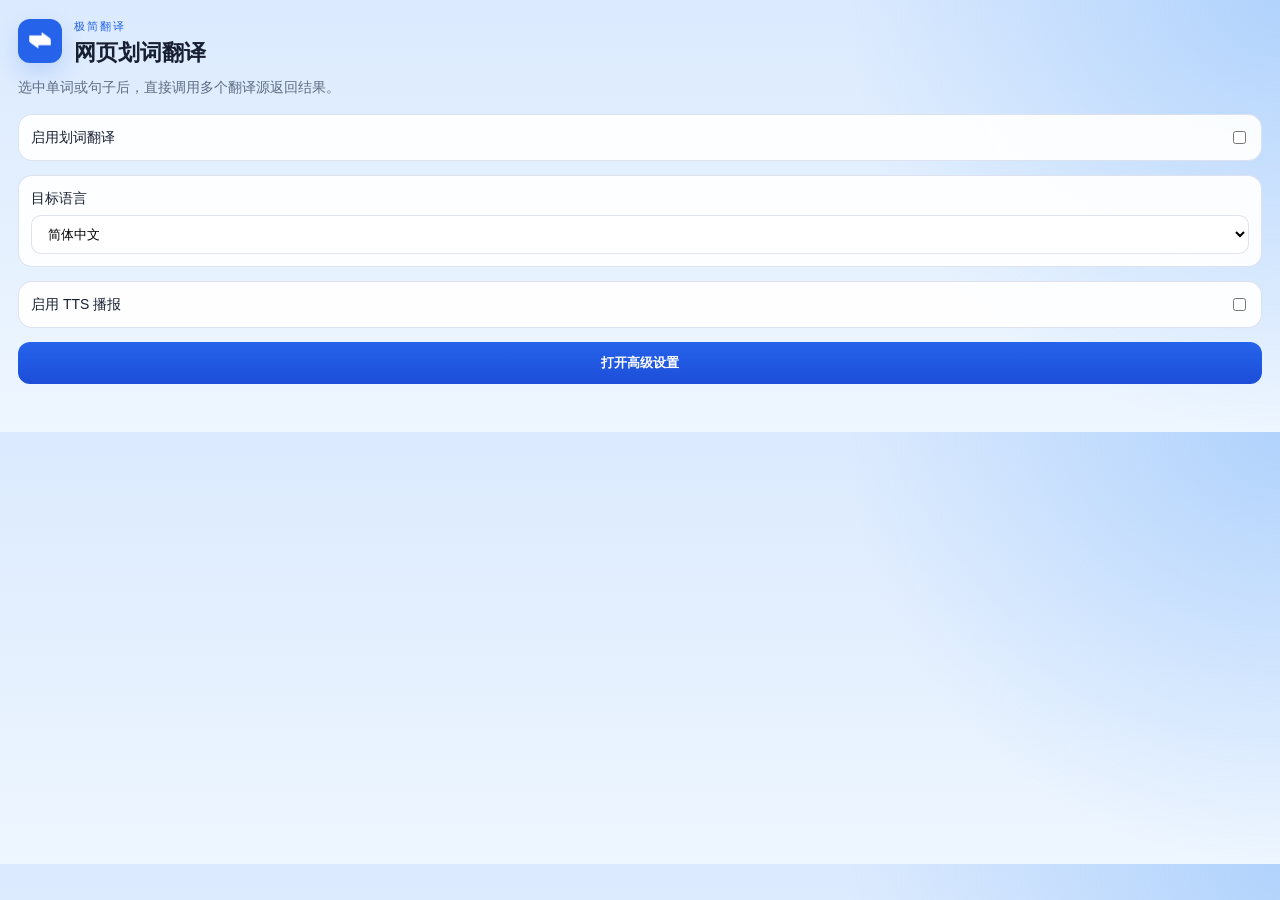
==== popup.html @ 75d17de8 "Initial release" ====
<!doctype html>
<html lang="zh-CN">
  <head>
    <meta charset="UTF-8">
    <meta name="viewport" content="width=device-width, initial-scale=1.0">
    <title>极简翻译</title>
    <link rel="stylesheet" href="popup.css">
  </head>
  <body>
    <main class="shell">
      <section class="hero">
        <div class="brand">
          <img class="brand-icon" src="assets/icons/icon-48.png" alt="极简翻译图标">
          <div class="brand-copy">
            <p class="eyebrow">极简翻译</p>
            <h1>网页划词翻译</h1>
          </div>
        </div>
        <p class="summary">选中单词或句子后，直接调用多个翻译源返回结果。</p>
      </section>

      <label class="switch">
        <span>启用划词翻译</span>
        <input id="enabled" type="checkbox">
      </label>

      <label class="field">
        <span>目标语言</span>
        <select id="targetLanguage">
          <option value="zh-CN">简体中文</option>
          <option value="en">English</option>
          <option value="ja">日本语</option>
          <option value="ko">한국어</option>
          <option value="fr">Français</option>
        </select>
      </label>

      <label class="switch">
        <span>启用 TTS 播报</span>
        <input id="ttsEnabled" type="checkbox">
      </label>

      <button id="openOptions" class="primary">打开高级设置</button>
      <p id="status" class="status"></p>
    </main>
    <script type="module" src="popup.js"></script>
  </body>
</html>
---- popup.css ----
:root {
  color-scheme: light;
  --bg: #eef6ff;
  --panel: rgba(255, 255, 255, 0.92);
  --line: rgba(30, 58, 138, 0.14);
  --text: #172033;
  --muted: #5e6c84;
  --accent: #2563eb;
  --accent-strong: #1d4ed8;
}

body {
  margin: 0;
  min-width: 320px;
  font: 14px/1.5 -apple-system, BlinkMacSystemFont, "Segoe UI", sans-serif;
  background:
    radial-gradient(circle at top right, rgba(96, 165, 250, 0.34), transparent 32%),
    linear-gradient(180deg, #dbeafe 0%, var(--bg) 100%);
  color: var(--text);
}

.shell {
  padding: 18px;
}

.hero {
  margin-bottom: 16px;
}

.brand {
  display: flex;
  align-items: center;
  gap: 12px;
}

.brand-icon {
  width: 44px;
  height: 44px;
  border-radius: 12px;
  box-shadow: 0 10px 22px rgba(37, 99, 235, 0.18);
  flex-shrink: 0;
}

.brand-copy {
  min-width: 0;
}

.eyebrow {
  margin: 0 0 6px;
  font-size: 11px;
  letter-spacing: 0.18em;
  text-transform: uppercase;
  color: var(--accent);
}

h1 {
  margin: 0;
  font-size: 22px;
  line-height: 1.1;
}

.summary {
  margin: 12px 0 0;
  color: var(--muted);
}

.switch,
.field {
  display: block;
  margin-bottom: 14px;
  padding: 12px;
  border-radius: 14px;
  border: 1px solid var(--line);
  background: var(--panel);
}

.switch {
  display: flex;
  align-items: center;
  justify-content: space-between;
}

.field span {
  display: block;
  margin-bottom: 6px;
}

select,
input[type="checkbox"] {
  cursor: pointer;
}

select {
  width: 100%;
  border: 1px solid var(--line);
  border-radius: 10px;
  padding: 10px 12px;
  background: #ffffff;
}

.primary {
  width: 100%;
  border: 0;
  border-radius: 12px;
  padding: 12px 14px;
  background: linear-gradient(180deg, var(--accent) 0%, var(--accent-strong) 100%);
  color: #ffffff;
  font-weight: 600;
  cursor: pointer;
}

.status {
  min-height: 20px;
  margin: 10px 0 0;
  color: var(--muted);
  font-size: 12px;
}
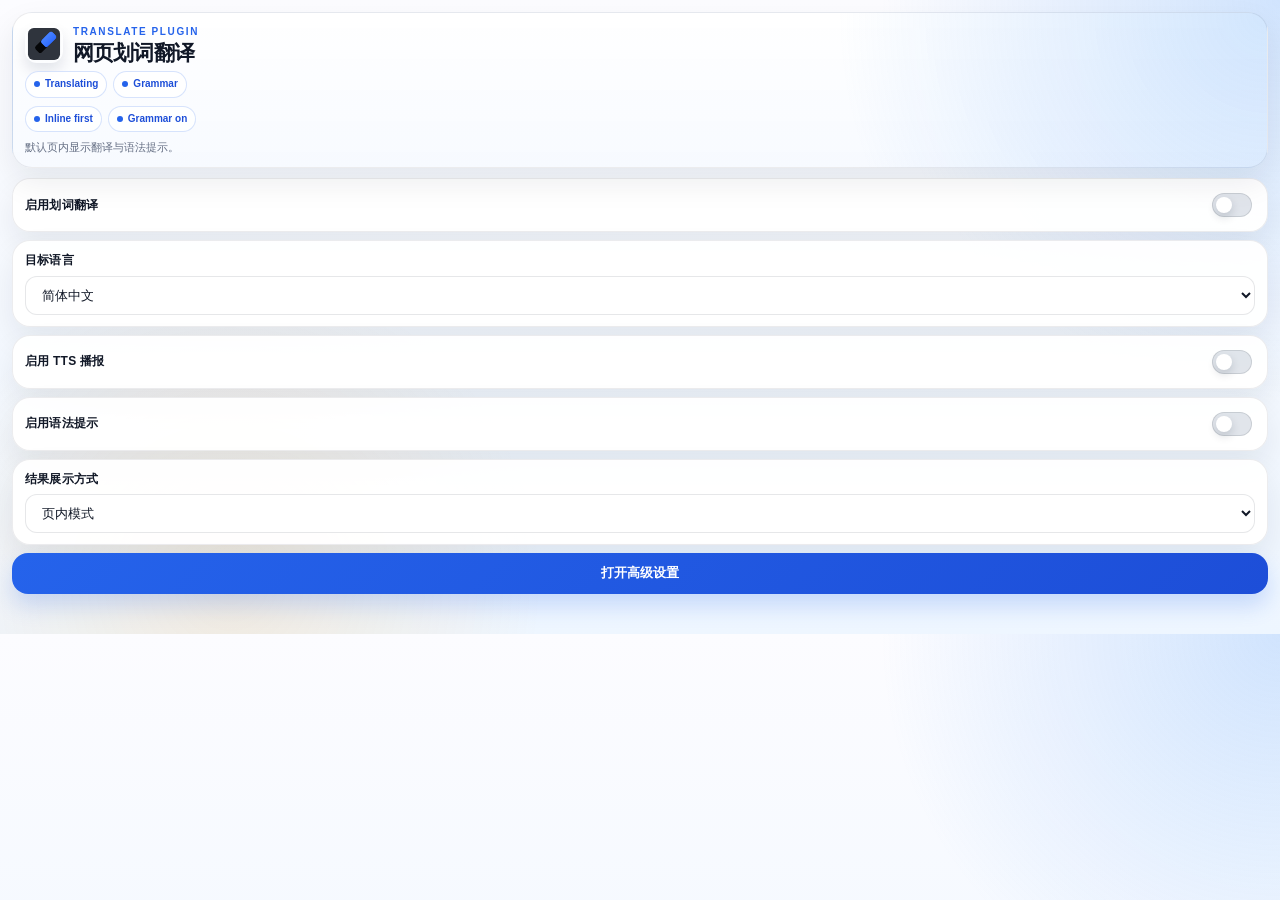
==== commit ad0cb5a7: "Refine extension UI and inline display flow" ====
--- a/popup.html
+++ b/popup.html
@@ -9,23 +9,33 @@
   <body>
     <main class="shell">
       <section class="hero">
-        <div class="brand">
-          <img class="brand-icon" src="assets/icons/icon-48.png" alt="极简翻译图标">
-          <div class="brand-copy">
-            <p class="eyebrow">极简翻译</p>
-            <h1>网页划词翻译</h1>
+        <div class="hero-card">
+          <div class="brand">
+            <img class="brand-icon" src="assets/icon.svg" alt="极简翻译图标">
+            <div class="brand-copy">
+              <p id="heroEyebrow" class="eyebrow">Translate Plugin</p>
+              <h1 id="heroTitle">网页划词翻译</h1>
+            </div>
           </div>
+          <div class="hero-status-row" aria-hidden="true">
+            <span id="heroTabPrimary" class="hero-status-item">Translating</span>
+            <span id="heroTabSecondary" class="hero-status-item">Grammar</span>
+          </div>
+          <div class="hero-meta-row" aria-hidden="true">
+            <span id="heroChipMode" class="hero-meta-item">Inline first</span>
+            <span id="heroChipGrammar" class="hero-meta-item">Grammar on</span>
+          </div>
+          <p id="heroSummary" class="summary">默认页内显示翻译与语法提示。</p>
         </div>
-        <p class="summary">选中单词或句子后，直接调用多个翻译源返回结果。</p>
       </section>
 
       <label class="switch">
-        <span>启用划词翻译</span>
+        <span id="labelEnabled">启用划词翻译</span>
         <input id="enabled" type="checkbox">
       </label>
 
       <label class="field">
-        <span>目标语言</span>
+        <span id="labelTargetLanguage">目标语言</span>
         <select id="targetLanguage">
           <option value="zh-CN">简体中文</option>
           <option value="en">English</option>
@@ -36,8 +46,21 @@
       </label>
 
       <label class="switch">
-        <span>启用 TTS 播报</span>
+        <span id="labelTtsEnabled">启用 TTS 播报</span>
         <input id="ttsEnabled" type="checkbox">
+      </label>
+
+      <label class="switch">
+        <span id="labelGrammarHints">启用语法提示</span>
+        <input id="grammarHintsEnabled" type="checkbox">
+      </label>
+
+      <label class="field">
+        <span id="labelResultDisplayMode">结果展示方式</span>
+        <select id="resultDisplayMode">
+          <option value="inline">页内模式</option>
+          <option value="split">分隔模式</option>
+        </select>
       </label>
 
       <button id="openOptions" class="primary">打开高级设置</button>
--- a/popup.css
+++ b/popup.css
@@ -1,43 +1,79 @@
 :root {
   color-scheme: light;
   --bg: #eef6ff;
-  --panel: rgba(255, 255, 255, 0.92);
-  --line: rgba(30, 58, 138, 0.14);
-  --text: #172033;
-  --muted: #5e6c84;
+  --panel: rgba(255, 255, 255, 0.94);
+  --line: rgba(37, 99, 235, 0.18);
+  --text: #111827;
+  --muted: #667085;
   --accent: #2563eb;
   --accent-strong: #1d4ed8;
+  --accent-glow: rgba(96, 165, 250, 0.28);
+  --orange: #ff9f1c;
+  --green: #19b37b;
+  --purple: #8b5cf6;
+}
+
+* {
+  box-sizing: border-box;
 }
 
 body {
   margin: 0;
-  min-width: 320px;
-  font: 14px/1.5 -apple-system, BlinkMacSystemFont, "Segoe UI", sans-serif;
+  min-width: 356px;
+  font: 13px/1.45 "Avenir Next", "Segoe UI", "PingFang SC", "Noto Sans SC", sans-serif;
+  color: var(--text);
   background:
-    radial-gradient(circle at top right, rgba(96, 165, 250, 0.34), transparent 32%),
-    linear-gradient(180deg, #dbeafe 0%, var(--bg) 100%);
+    radial-gradient(circle at top right, var(--accent-glow), transparent 28%),
+    radial-gradient(circle at 18% 92%, rgba(255, 159, 28, 0.14), transparent 26%),
+    linear-gradient(180deg, #fcfcff 0%, var(--bg) 100%);
+}
+
+.shell {
+  padding: 12px;
+}
+
+.hero {
+  margin-bottom: 10px;
+}
+
+.hero-card {
+  position: relative;
+  overflow: hidden;
+  padding: 12px;
+  border-radius: 20px;
+  background:
+    radial-gradient(circle at top right, var(--accent-glow), transparent 34%),
+    linear-gradient(180deg, rgba(255, 255, 255, 0.96) 0%, rgba(247, 250, 255, 0.98) 100%);
   color: var(--text);
-}
-
-.shell {
-  padding: 18px;
-}
-
-.hero {
-  margin-bottom: 16px;
+  border: 1px solid rgba(17, 24, 39, 0.08);
+  box-shadow: 0 14px 32px rgba(18, 23, 42, 0.08);
+}
+
+.hero-card::before {
+  content: "";
+  position: absolute;
+  top: -34px;
+  right: -26px;
+  width: 104px;
+  height: 104px;
+  border-radius: 26px;
+  transform: rotate(16deg);
+  background: linear-gradient(135deg, var(--accent-soft), rgba(255, 255, 255, 0.02));
 }
 
 .brand {
+  position: relative;
+  z-index: 1;
   display: flex;
   align-items: center;
-  gap: 12px;
+  gap: 10px;
 }
 
 .brand-icon {
-  width: 44px;
-  height: 44px;
+  width: 38px;
+  height: 38px;
   border-radius: 12px;
-  box-shadow: 0 10px 22px rgba(37, 99, 235, 0.18);
+  box-shadow: 0 8px 14px rgba(12, 19, 54, 0.1);
   flex-shrink: 0;
 }
 
@@ -46,42 +82,91 @@
 }
 
 .eyebrow {
-  margin: 0 0 6px;
-  font-size: 11px;
-  letter-spacing: 0.18em;
+  margin: 0 0 2px;
+  font-size: 10px;
+  font-weight: 700;
+  letter-spacing: 0.16em;
   text-transform: uppercase;
   color: var(--accent);
 }
 
 h1 {
   margin: 0;
-  font-size: 22px;
-  line-height: 1.1;
+  font-size: 21px;
+  line-height: 1;
+  letter-spacing: -0.04em;
+}
+
+.hero-status-row,
+.hero-meta-row {
+  position: relative;
+  z-index: 1;
+  display: flex;
+  flex-wrap: wrap;
+  gap: 6px;
+  margin-top: 8px;
+}
+
+.hero-status-item,
+.hero-meta-item {
+  display: inline-flex;
+  align-items: center;
+  gap: 5px;
+  padding: 5px 8px;
+  border-radius: 999px;
+  border: 1px solid var(--line);
+  background: rgba(255, 255, 255, 0.82);
+  font-size: 10px;
+  font-weight: 700;
+  color: var(--accent-strong);
+}
+
+.hero-status-item::before,
+.hero-meta-item::before {
+  content: "";
+  width: 6px;
+  height: 6px;
+  border-radius: 999px;
+  background: var(--accent);
+  flex-shrink: 0;
 }
 
 .summary {
-  margin: 12px 0 0;
+  position: relative;
+  z-index: 1;
+  margin: 8px 0 0;
   color: var(--muted);
+  line-height: 1.4;
+  font-size: 11px;
 }
 
 .switch,
 .field {
   display: block;
-  margin-bottom: 14px;
-  padding: 12px;
-  border-radius: 14px;
-  border: 1px solid var(--line);
+  margin-bottom: 8px;
+  padding: 11px 12px;
+  border-radius: 18px;
+  border: 1px solid rgba(17, 24, 39, 0.08);
   background: var(--panel);
+  box-shadow: 0 14px 32px rgba(18, 23, 42, 0.08);
 }
 
 .switch {
   display: flex;
   align-items: center;
   justify-content: space-between;
-}
-
+  gap: 10px;
+}
+
+.switch span,
 .field span {
   display: block;
+  font-size: 12px;
+  font-weight: 800;
+  letter-spacing: 0.02em;
+}
+
+.field span {
   margin-bottom: 6px;
 }
 
@@ -92,26 +177,78 @@
 
 select {
   width: 100%;
-  border: 1px solid var(--line);
-  border-radius: 10px;
+  border: 1px solid rgba(17, 24, 39, 0.1);
+  border-radius: 12px;
   padding: 10px 12px;
   background: #ffffff;
+  color: var(--text);
+  font: inherit;
+  transition: border-color 0.16s ease, box-shadow 0.16s ease;
+}
+
+select:focus {
+  outline: none;
+  border-color: rgba(37, 99, 235, 0.35);
+  box-shadow: 0 0 0 4px rgba(37, 99, 235, 0.1);
+}
+
+input[type="checkbox"] {
+  appearance: none;
+  position: relative;
+  width: 40px;
+  height: 24px;
+  border: 1px solid rgba(17, 24, 39, 0.12);
+  border-radius: 999px;
+  background: rgba(148, 163, 184, 0.28);
+  transition: background-color 0.18s ease, border-color 0.18s ease;
+}
+
+input[type="checkbox"]::after {
+  content: "";
+  position: absolute;
+  top: 3px;
+  left: 3px;
+  width: 16px;
+  height: 16px;
+  border-radius: 999px;
+  background: #ffffff;
+  box-shadow: 0 4px 10px rgba(15, 23, 42, 0.16);
+  transition: transform 0.18s ease;
+}
+
+input[type="checkbox"]:checked {
+  background: linear-gradient(135deg, var(--green), #22c55e);
+  border-color: transparent;
+}
+
+input[type="checkbox"]:checked::after {
+  transform: translateX(16px);
 }
 
 .primary {
   width: 100%;
   border: 0;
-  border-radius: 12px;
-  padding: 12px 14px;
-  background: linear-gradient(180deg, var(--accent) 0%, var(--accent-strong) 100%);
+  border-radius: 16px;
+  padding: 11px 12px;
+  background: linear-gradient(135deg, var(--accent) 0%, var(--accent-strong) 100%);
   color: #ffffff;
-  font-weight: 600;
+  font: inherit;
+  font-weight: 800;
   cursor: pointer;
+  box-shadow: 0 12px 22px rgba(37, 99, 235, 0.2);
+  transition: transform 0.16s ease, box-shadow 0.16s ease;
+}
+
+.primary:hover {
+  transform: translateY(-1px);
+  box-shadow: 0 14px 24px rgba(37, 99, 235, 0.24);
 }
 
 .status {
-  min-height: 20px;
-  margin: 10px 0 0;
+  min-height: 22px;
+  margin: 6px 0 0;
   color: var(--muted);
-  font-size: 12px;
-}
+  font-size: 11px;
+  font-weight: 700;
+  text-align: center;
+}
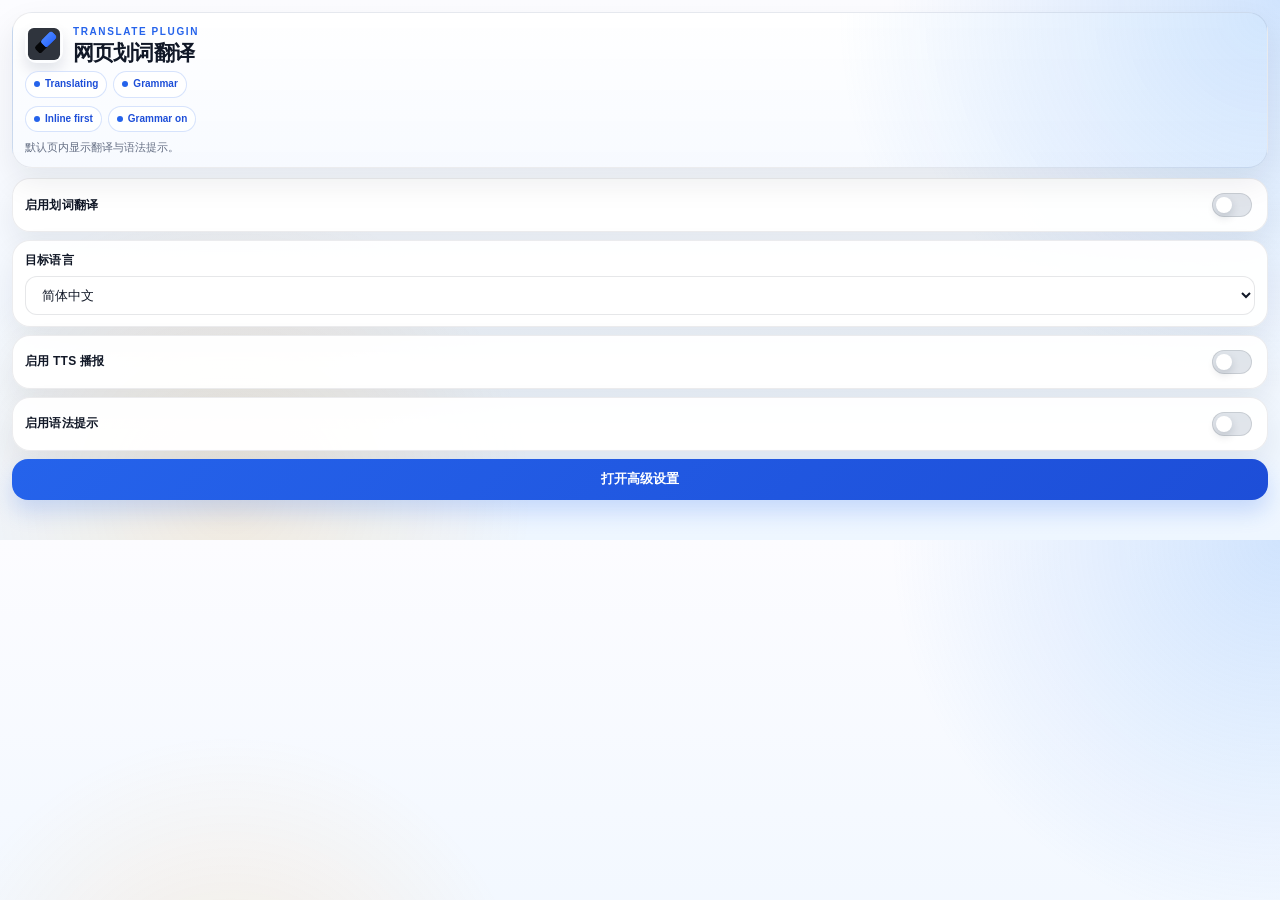
==== commit b0c22c71: "Trim popup settings layout" ====
--- a/popup.html
+++ b/popup.html
@@ -55,14 +55,6 @@
         <input id="grammarHintsEnabled" type="checkbox">
       </label>
 
-      <label class="field">
-        <span id="labelResultDisplayMode">结果展示方式</span>
-        <select id="resultDisplayMode">
-          <option value="inline">页内模式</option>
-          <option value="split">分隔模式</option>
-        </select>
-      </label>
-
       <button id="openOptions" class="primary">打开高级设置</button>
       <p id="status" class="status"></p>
     </main>
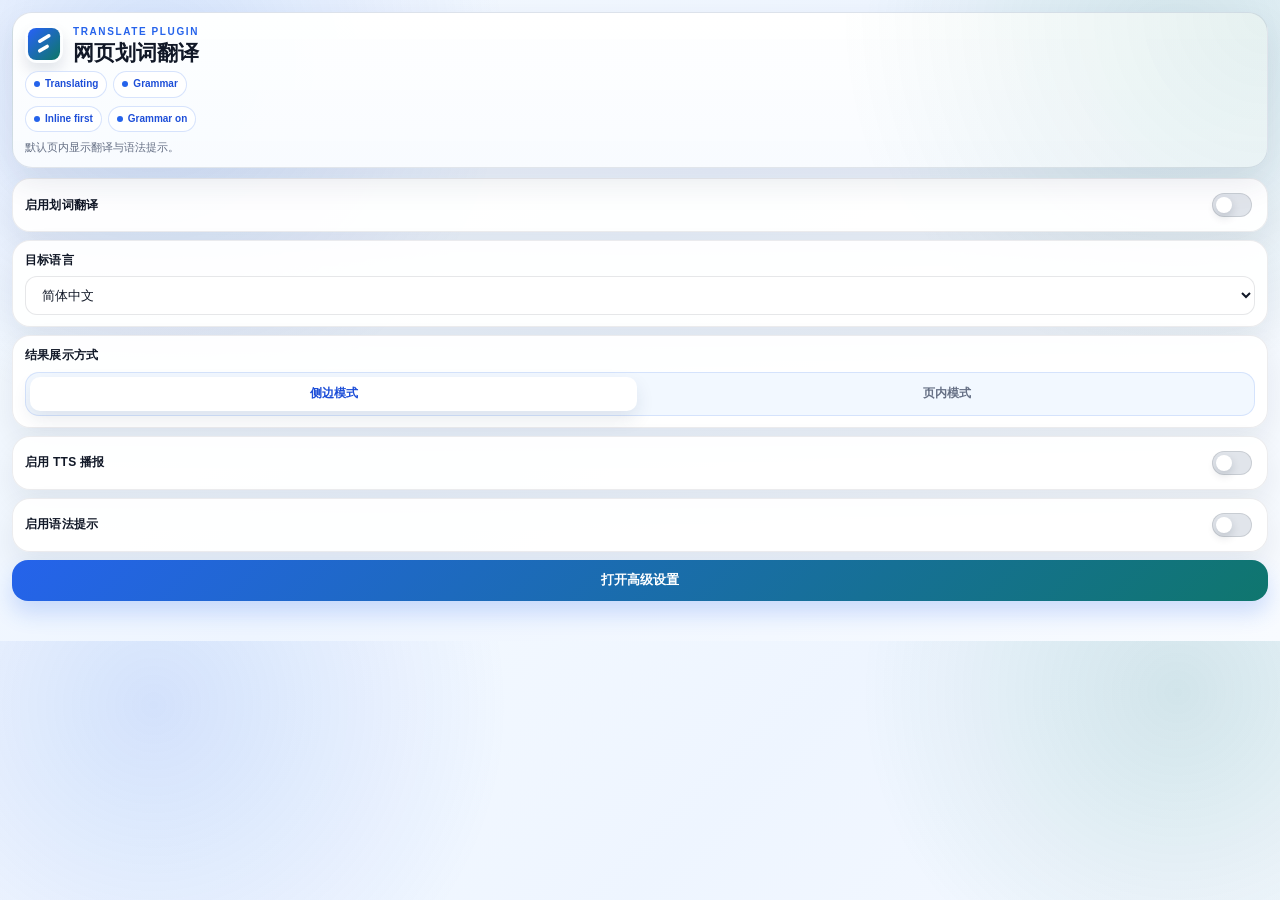
==== commit 70018574: "Add popup display mode toggle" ====
--- a/popup.html
+++ b/popup.html
@@ -45,6 +45,14 @@
         </select>
       </label>
 
+      <section class="mode-field" aria-labelledby="labelResultDisplayMode">
+        <span id="labelResultDisplayMode">结果展示方式</span>
+        <div class="mode-toggle" role="group" aria-label="结果展示方式">
+          <button id="modeSplit" class="mode-option is-active" type="button" data-mode="split" aria-pressed="true">侧边模式</button>
+          <button id="modeInline" class="mode-option" type="button" data-mode="inline" aria-pressed="false">页内模式</button>
+        </div>
+      </section>
+
       <label class="switch">
         <span id="labelTtsEnabled">启用 TTS 播报</span>
         <input id="ttsEnabled" type="checkbox">
--- a/popup.css
+++ b/popup.css
@@ -7,10 +7,9 @@
   --muted: #667085;
   --accent: #2563eb;
   --accent-strong: #1d4ed8;
-  --accent-glow: rgba(96, 165, 250, 0.28);
-  --orange: #ff9f1c;
-  --green: #19b37b;
-  --purple: #8b5cf6;
+  --accent-soft: rgba(37, 99, 235, 0.12);
+  --accent-glow: rgba(37, 99, 235, 0.18);
+  --green: #0f766e;
 }
 
 * {
@@ -23,9 +22,9 @@
   font: 13px/1.45 "Avenir Next", "Segoe UI", "PingFang SC", "Noto Sans SC", sans-serif;
   color: var(--text);
   background:
-    radial-gradient(circle at top right, var(--accent-glow), transparent 28%),
-    radial-gradient(circle at 18% 92%, rgba(255, 159, 28, 0.14), transparent 26%),
-    linear-gradient(180deg, #fcfcff 0%, var(--bg) 100%);
+    radial-gradient(circle at 12% 10%, rgba(37, 99, 235, 0.16), transparent 28%),
+    radial-gradient(circle at 92% 8%, rgba(15, 118, 110, 0.14), transparent 24%),
+    linear-gradient(135deg, #f6fbff 0%, #eef5ff 46%, #f8fbff 100%);
 }
 
 .shell {
@@ -42,23 +41,11 @@
   padding: 12px;
   border-radius: 20px;
   background:
-    radial-gradient(circle at top right, var(--accent-glow), transparent 34%),
-    linear-gradient(180deg, rgba(255, 255, 255, 0.96) 0%, rgba(247, 250, 255, 0.98) 100%);
+    radial-gradient(circle at top right, rgba(15, 118, 110, 0.1), transparent 34%),
+    linear-gradient(180deg, rgba(255, 255, 255, 0.97) 0%, rgba(248, 251, 255, 0.98) 100%);
   color: var(--text);
-  border: 1px solid rgba(17, 24, 39, 0.08);
-  box-shadow: 0 14px 32px rgba(18, 23, 42, 0.08);
-}
-
-.hero-card::before {
-  content: "";
-  position: absolute;
-  top: -34px;
-  right: -26px;
-  width: 104px;
-  height: 104px;
-  border-radius: 26px;
-  transform: rotate(16deg);
-  background: linear-gradient(135deg, var(--accent-soft), rgba(255, 255, 255, 0.02));
+  border: 1px solid rgba(117, 135, 166, 0.22);
+  box-shadow: 0 14px 32px rgba(25, 46, 88, 0.1);
 }
 
 .brand {
@@ -94,7 +81,7 @@
   margin: 0;
   font-size: 21px;
   line-height: 1;
-  letter-spacing: -0.04em;
+  letter-spacing: 0;
 }
 
 .hero-status-row,
@@ -141,7 +128,8 @@
 }
 
 .switch,
-.field {
+.field,
+.mode-field {
   display: block;
   margin-bottom: 8px;
   padding: 11px 12px;
@@ -159,7 +147,8 @@
 }
 
 .switch span,
-.field span {
+.field span,
+.mode-field > span {
   display: block;
   font-size: 12px;
   font-weight: 800;
@@ -168,6 +157,39 @@
 
 .field span {
   margin-bottom: 6px;
+}
+
+.mode-field > span {
+  margin-bottom: 8px;
+}
+
+.mode-toggle {
+  display: grid;
+  grid-template-columns: 1fr 1fr;
+  gap: 6px;
+  padding: 4px;
+  border: 1px solid rgba(37, 99, 235, 0.14);
+  border-radius: 14px;
+  background: rgba(239, 246, 255, 0.78);
+}
+
+.mode-option {
+  min-height: 34px;
+  border: 0;
+  border-radius: 10px;
+  background: transparent;
+  color: var(--muted);
+  font: inherit;
+  font-size: 12px;
+  font-weight: 800;
+  cursor: pointer;
+  transition: background 0.16s ease, color 0.16s ease, box-shadow 0.16s ease;
+}
+
+.mode-option.is-active {
+  background: #ffffff;
+  color: var(--accent-strong);
+  box-shadow: 0 8px 18px rgba(25, 46, 88, 0.1);
 }
 
 select,
@@ -217,7 +239,7 @@
 }
 
 input[type="checkbox"]:checked {
-  background: linear-gradient(135deg, var(--green), #22c55e);
+  background: linear-gradient(135deg, var(--accent), var(--green));
   border-color: transparent;
 }
 
@@ -230,7 +252,7 @@
   border: 0;
   border-radius: 16px;
   padding: 11px 12px;
-  background: linear-gradient(135deg, var(--accent) 0%, var(--accent-strong) 100%);
+  background: linear-gradient(135deg, var(--accent) 0%, var(--green) 100%);
   color: #ffffff;
   font: inherit;
   font-weight: 800;
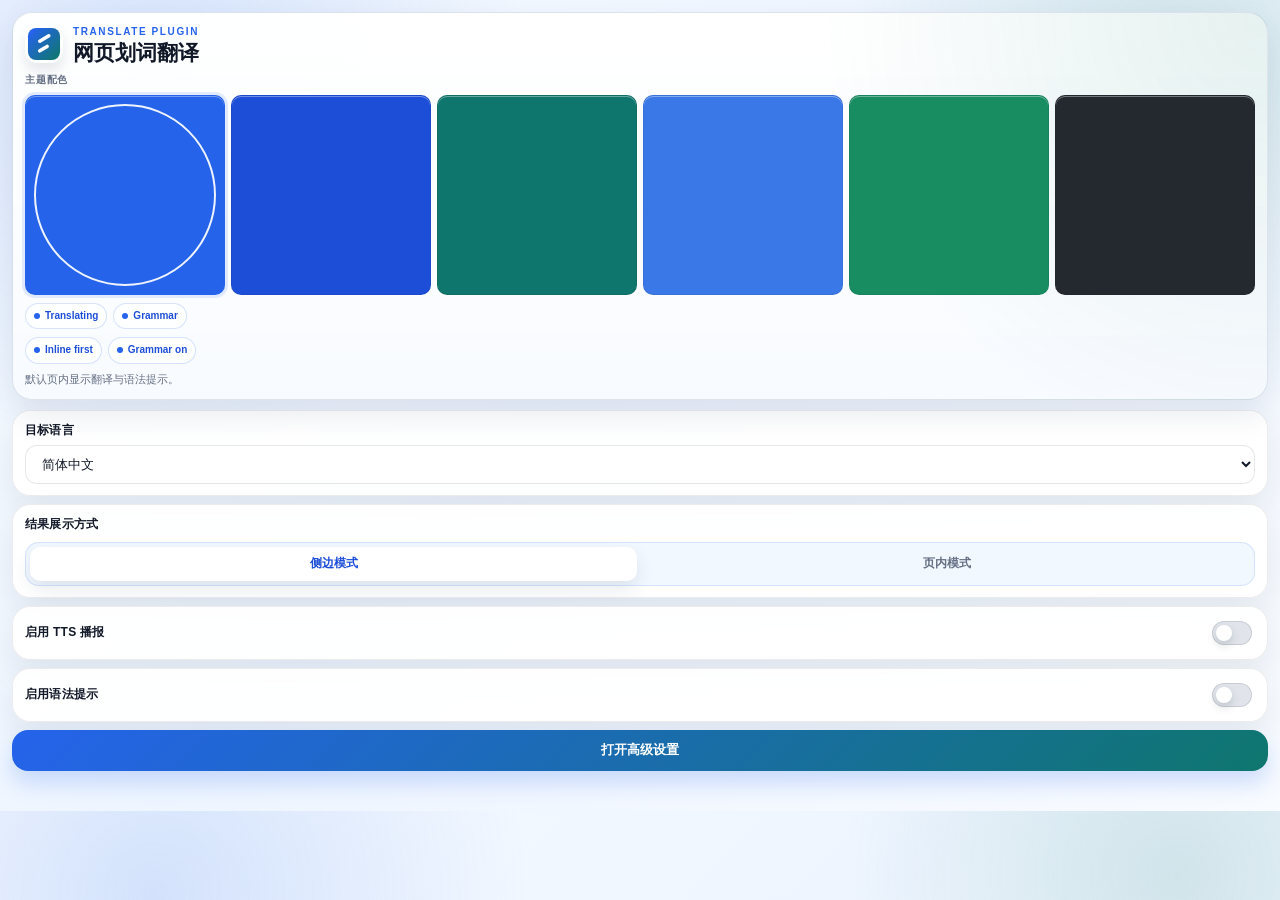
==== commit d050c43f: "Add popup theme switcher" ====
--- a/popup.html
+++ b/popup.html
@@ -17,6 +17,17 @@
               <h1 id="heroTitle">网页划词翻译</h1>
             </div>
           </div>
+          <div class="theme-row" aria-labelledby="labelThemeColor">
+            <span id="labelThemeColor" class="theme-label">主题配色</span>
+            <div class="theme-switcher" role="group" aria-label="主题配色">
+              <button class="theme-swatch is-active" type="button" data-theme-color="#2563EB" style="--swatch-color:#2563EB;" aria-label="极简蓝" aria-pressed="true"></button>
+              <button class="theme-swatch" type="button" data-theme-color="#1D4ED8" style="--swatch-color:#1D4ED8;" aria-label="深蓝" aria-pressed="false"></button>
+              <button class="theme-swatch" type="button" data-theme-color="#0F766E" style="--swatch-color:#0F766E;" aria-label="青绿" aria-pressed="false"></button>
+              <button class="theme-swatch" type="button" data-theme-color="#3B78E7" style="--swatch-color:#3B78E7;" aria-label="亮蓝" aria-pressed="false"></button>
+              <button class="theme-swatch" type="button" data-theme-color="#178D61" style="--swatch-color:#178D61;" aria-label="深绿" aria-pressed="false"></button>
+              <button class="theme-swatch" type="button" data-theme-color="#24292F" style="--swatch-color:#24292F;" aria-label="石墨" aria-pressed="false"></button>
+            </div>
+          </div>
           <div class="hero-status-row" aria-hidden="true">
             <span id="heroTabPrimary" class="hero-status-item">Translating</span>
             <span id="heroTabSecondary" class="hero-status-item">Grammar</span>
@@ -28,11 +39,6 @@
           <p id="heroSummary" class="summary">默认页内显示翻译与语法提示。</p>
         </div>
       </section>
-
-      <label class="switch">
-        <span id="labelEnabled">启用划词翻译</span>
-        <input id="enabled" type="checkbox">
-      </label>
 
       <label class="field">
         <span id="labelTargetLanguage">目标语言</span>
--- a/popup.css
+++ b/popup.css
@@ -127,6 +127,59 @@
   font-size: 11px;
 }
 
+.theme-row {
+  position: relative;
+  z-index: 1;
+  display: grid;
+  gap: 7px;
+  margin-top: 10px;
+}
+
+.theme-label {
+  color: var(--muted);
+  font-size: 10px;
+  font-weight: 800;
+  letter-spacing: 0.08em;
+}
+
+.theme-switcher {
+  display: grid;
+  grid-template-columns: repeat(6, 1fr);
+  gap: 6px;
+}
+
+.theme-swatch {
+  position: relative;
+  width: 100%;
+  aspect-ratio: 1;
+  min-height: 28px;
+  border: 1px solid rgba(17, 24, 39, 0.08);
+  border-radius: 10px;
+  background: var(--swatch-color);
+  box-shadow: inset 0 1px 0 rgba(255, 255, 255, 0.36);
+  cursor: pointer;
+  transition: border-color 0.16s ease, box-shadow 0.16s ease, transform 0.16s ease;
+}
+
+.theme-swatch:hover {
+  transform: translateY(-1px);
+}
+
+.theme-swatch.is-active {
+  border-color: rgba(37, 99, 235, 0.28);
+  box-shadow:
+    0 0 0 3px rgba(37, 99, 235, 0.12),
+    inset 0 1px 0 rgba(255, 255, 255, 0.36);
+}
+
+.theme-swatch.is-active::after {
+  content: "";
+  position: absolute;
+  inset: 8px;
+  border-radius: 999px;
+  border: 2px solid rgba(255, 255, 255, 0.92);
+}
+
 .switch,
 .field,
 .mode-field {
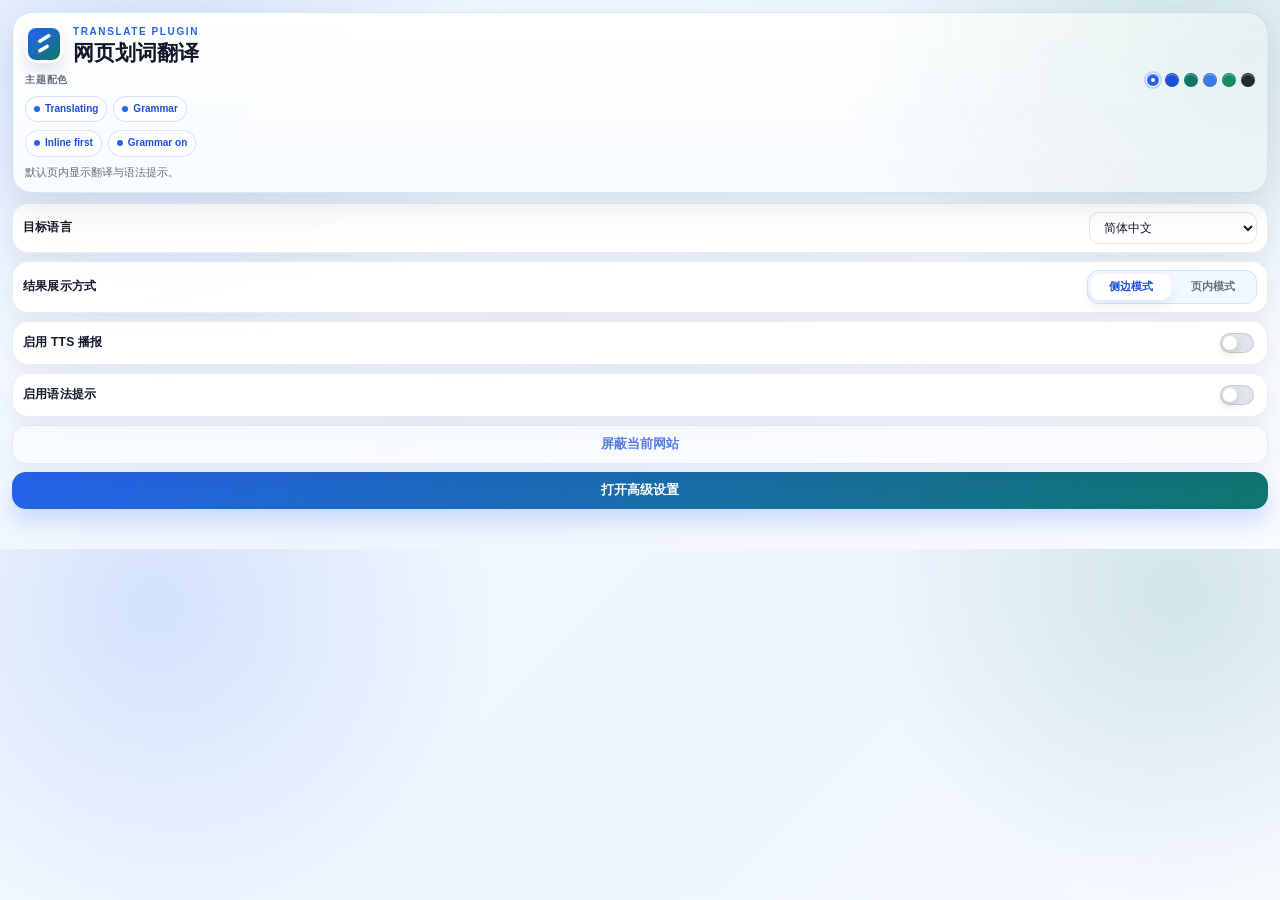
==== commit 65b5692b: "Unify settings UI and site blocking controls" ====
--- a/popup.html
+++ b/popup.html
@@ -69,6 +69,7 @@
         <input id="grammarHintsEnabled" type="checkbox">
       </label>
 
+      <button id="blockCurrentSite" class="secondary" type="button" disabled>屏蔽当前网站</button>
       <button id="openOptions" class="primary">打开高级设置</button>
       <p id="status" class="status"></p>
     </main>
--- a/popup.css
+++ b/popup.css
@@ -130,8 +130,10 @@
 .theme-row {
   position: relative;
   z-index: 1;
-  display: grid;
-  gap: 7px;
+  display: flex;
+  align-items: center;
+  justify-content: space-between;
+  gap: 10px;
   margin-top: 10px;
 }
 
@@ -143,18 +145,17 @@
 }
 
 .theme-switcher {
-  display: grid;
-  grid-template-columns: repeat(6, 1fr);
-  gap: 6px;
+  display: flex;
+  gap: 5px;
+  flex-shrink: 0;
 }
 
 .theme-swatch {
   position: relative;
-  width: 100%;
-  aspect-ratio: 1;
-  min-height: 28px;
+  width: 14px;
+  height: 14px;
   border: 1px solid rgba(17, 24, 39, 0.08);
-  border-radius: 10px;
+  border-radius: 999px;
   background: var(--swatch-color);
   box-shadow: inset 0 1px 0 rgba(255, 255, 255, 0.36);
   cursor: pointer;
@@ -166,30 +167,47 @@
 }
 
 .theme-swatch.is-active {
-  border-color: rgba(37, 99, 235, 0.28);
+  border-color: #ffffff;
   box-shadow:
-    0 0 0 3px rgba(37, 99, 235, 0.12),
+    0 0 0 2px rgba(37, 99, 235, 0.22),
     inset 0 1px 0 rgba(255, 255, 255, 0.36);
 }
 
 .theme-swatch.is-active::after {
   content: "";
   position: absolute;
-  inset: 8px;
-  border-radius: 999px;
-  border: 2px solid rgba(255, 255, 255, 0.92);
-}
-
-.switch,
-.field,
-.mode-field {
-  display: block;
+  inset: 4px;
+  border-radius: 999px;
+  background: rgba(255, 255, 255, 0.92);
+}
+
+.field {
   margin-bottom: 8px;
-  padding: 11px 12px;
-  border-radius: 18px;
+  padding: 8px 10px;
+  border-radius: 16px;
   border: 1px solid rgba(17, 24, 39, 0.08);
   background: var(--panel);
-  box-shadow: 0 14px 32px rgba(18, 23, 42, 0.08);
+  box-shadow: 0 10px 22px rgba(18, 23, 42, 0.06);
+}
+
+.field {
+  display: grid;
+  grid-template-columns: minmax(0, 1fr) 168px;
+  align-items: center;
+  gap: 10px;
+}
+
+.mode-field {
+  display: flex;
+  align-items: center;
+  justify-content: space-between;
+  gap: 10px;
+  margin-bottom: 8px;
+  padding: 8px 10px;
+  border-radius: 16px;
+  border: 1px solid rgba(17, 24, 39, 0.08);
+  background: var(--panel);
+  box-shadow: 0 10px 22px rgba(18, 23, 42, 0.06);
 }
 
 .switch {
@@ -197,6 +215,13 @@
   align-items: center;
   justify-content: space-between;
   gap: 10px;
+  min-height: 42px;
+  margin-bottom: 8px;
+  padding: 8px 10px;
+  border-radius: 16px;
+  border: 1px solid rgba(17, 24, 39, 0.08);
+  background: var(--panel);
+  box-shadow: 0 10px 22px rgba(18, 23, 42, 0.06);
 }
 
 .switch span,
@@ -209,31 +234,32 @@
 }
 
 .field span {
-  margin-bottom: 6px;
+  margin-bottom: 0;
 }
 
 .mode-field > span {
-  margin-bottom: 8px;
+  flex-shrink: 0;
 }
 
 .mode-toggle {
   display: grid;
   grid-template-columns: 1fr 1fr;
-  gap: 6px;
-  padding: 4px;
+  width: 170px;
+  gap: 3px;
+  padding: 3px;
   border: 1px solid rgba(37, 99, 235, 0.14);
-  border-radius: 14px;
+  border-radius: 12px;
   background: rgba(239, 246, 255, 0.78);
 }
 
 .mode-option {
-  min-height: 34px;
+  min-height: 26px;
   border: 0;
-  border-radius: 10px;
+  border-radius: 9px;
   background: transparent;
   color: var(--muted);
   font: inherit;
-  font-size: 12px;
+  font-size: 11px;
   font-weight: 800;
   cursor: pointer;
   transition: background 0.16s ease, color 0.16s ease, box-shadow 0.16s ease;
@@ -242,7 +268,7 @@
 .mode-option.is-active {
   background: #ffffff;
   color: var(--accent-strong);
-  box-shadow: 0 8px 18px rgba(25, 46, 88, 0.1);
+  box-shadow: 0 6px 14px rgba(25, 46, 88, 0.08);
 }
 
 select,
@@ -253,11 +279,12 @@
 select {
   width: 100%;
   border: 1px solid rgba(17, 24, 39, 0.1);
-  border-radius: 12px;
-  padding: 10px 12px;
+  border-radius: 10px;
+  padding: 7px 10px;
   background: #ffffff;
   color: var(--text);
   font: inherit;
+  font-size: 12px;
   transition: border-color 0.16s ease, box-shadow 0.16s ease;
 }
 
@@ -270,8 +297,8 @@
 input[type="checkbox"] {
   appearance: none;
   position: relative;
-  width: 40px;
-  height: 24px;
+  width: 34px;
+  height: 20px;
   border: 1px solid rgba(17, 24, 39, 0.12);
   border-radius: 999px;
   background: rgba(148, 163, 184, 0.28);
@@ -281,10 +308,10 @@
 input[type="checkbox"]::after {
   content: "";
   position: absolute;
-  top: 3px;
-  left: 3px;
-  width: 16px;
-  height: 16px;
+  top: 2px;
+  left: 2px;
+  width: 14px;
+  height: 14px;
   border-radius: 999px;
   background: #ffffff;
   box-shadow: 0 4px 10px rgba(15, 23, 42, 0.16);
@@ -297,26 +324,58 @@
 }
 
 input[type="checkbox"]:checked::after {
-  transform: translateX(16px);
-}
-
-.primary {
+  transform: translateX(14px);
+}
+
+.primary,
+.secondary {
   width: 100%;
-  border: 0;
-  border-radius: 16px;
-  padding: 11px 12px;
-  background: linear-gradient(135deg, var(--accent) 0%, var(--green) 100%);
-  color: #ffffff;
+  border-radius: 14px;
+  padding: 9px 12px;
   font: inherit;
   font-weight: 800;
   cursor: pointer;
+  transition: transform 0.16s ease, box-shadow 0.16s ease, border-color 0.16s ease, background 0.16s ease;
+}
+
+.primary {
+  border: 0;
+  background: linear-gradient(135deg, var(--accent) 0%, var(--green) 100%);
+  color: #ffffff;
   box-shadow: 0 12px 22px rgba(37, 99, 235, 0.2);
-  transition: transform 0.16s ease, box-shadow 0.16s ease;
+}
+
+.secondary {
+  margin-bottom: 8px;
+  border: 1px solid rgba(37, 99, 235, 0.16);
+  background: rgba(255, 255, 255, 0.82);
+  color: var(--accent-strong);
+  box-shadow: 0 10px 22px rgba(18, 23, 42, 0.06);
+}
+
+.primary:hover,
+.secondary:hover:not(:disabled) {
+  transform: translateY(-1px);
 }
 
 .primary:hover {
-  transform: translateY(-1px);
   box-shadow: 0 14px 24px rgba(37, 99, 235, 0.24);
+}
+
+.secondary:hover:not(:disabled) {
+  border-color: rgba(37, 99, 235, 0.28);
+  background: #ffffff;
+}
+
+.secondary:disabled {
+  cursor: default;
+  opacity: 0.72;
+}
+
+.secondary.is-blocked {
+  color: var(--green);
+  border-color: rgba(15, 118, 110, 0.2);
+  background: rgba(231, 248, 242, 0.86);
 }
 
 .status {
